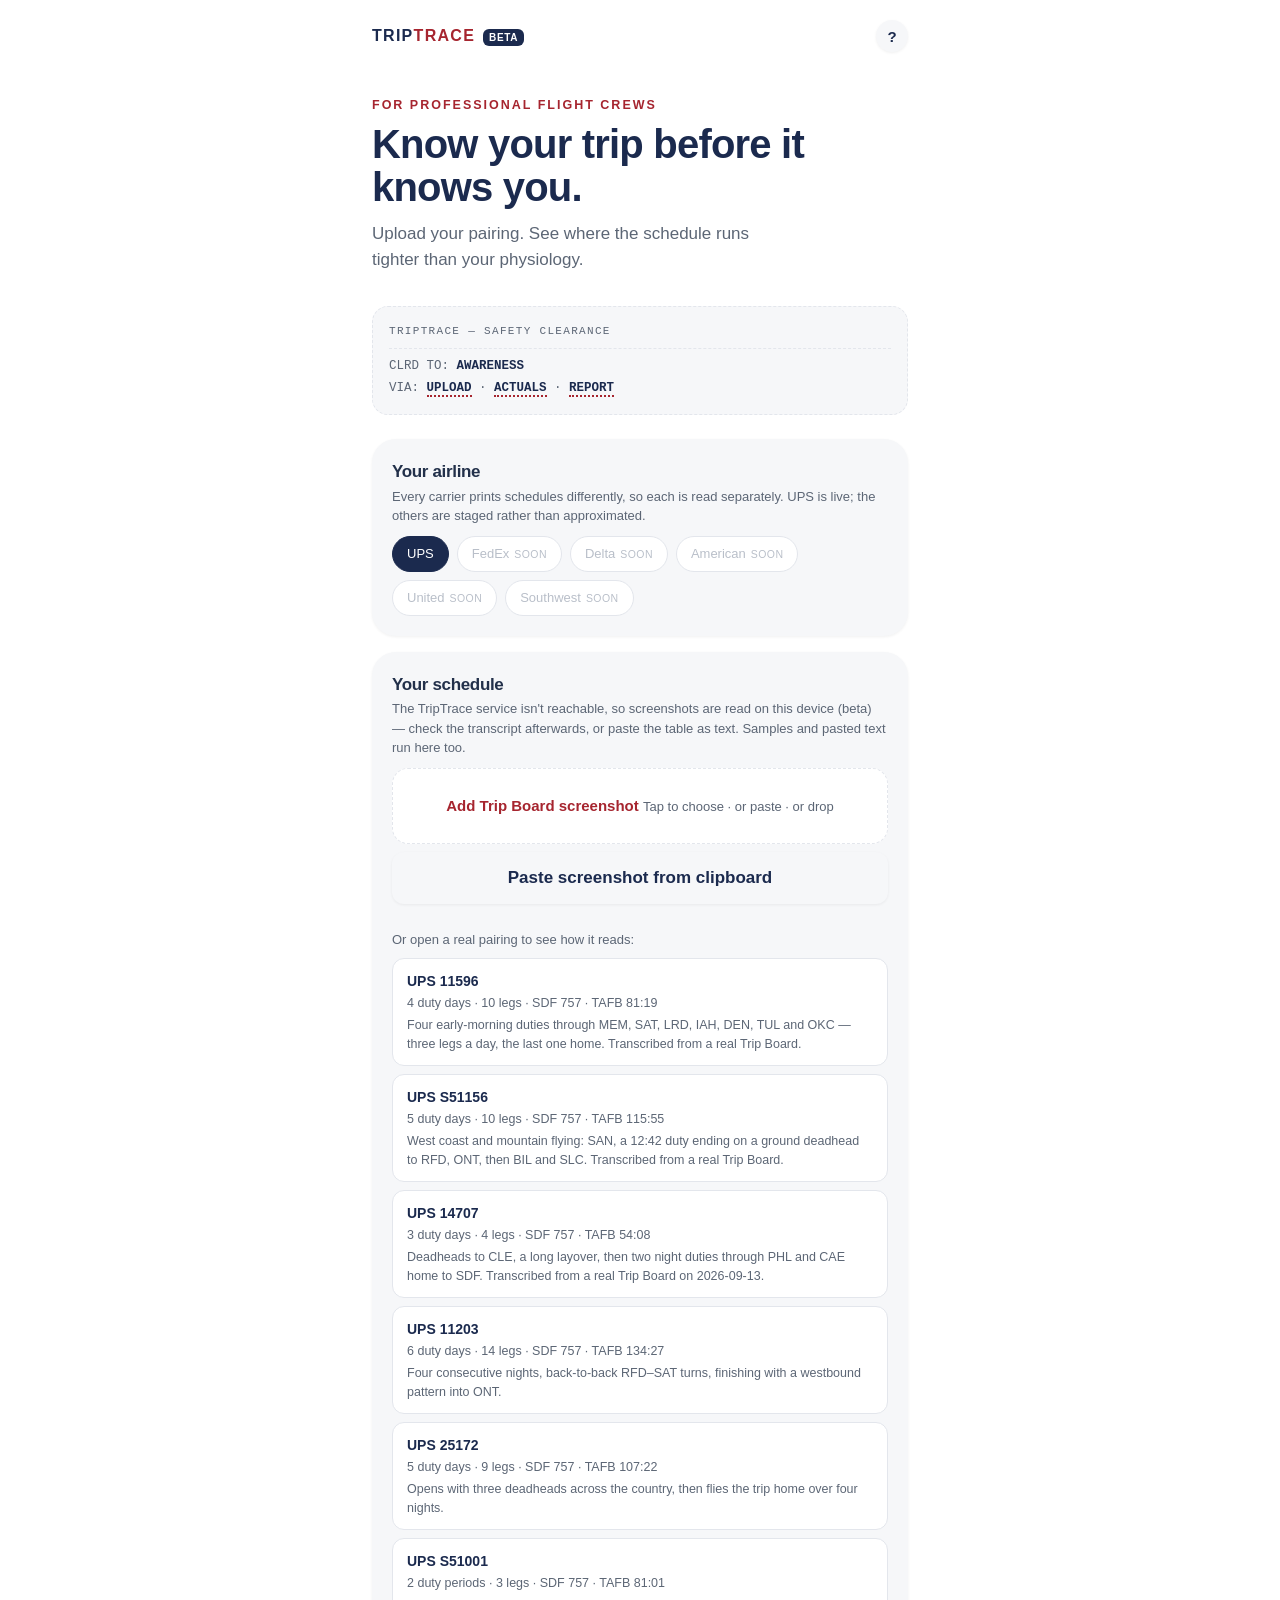
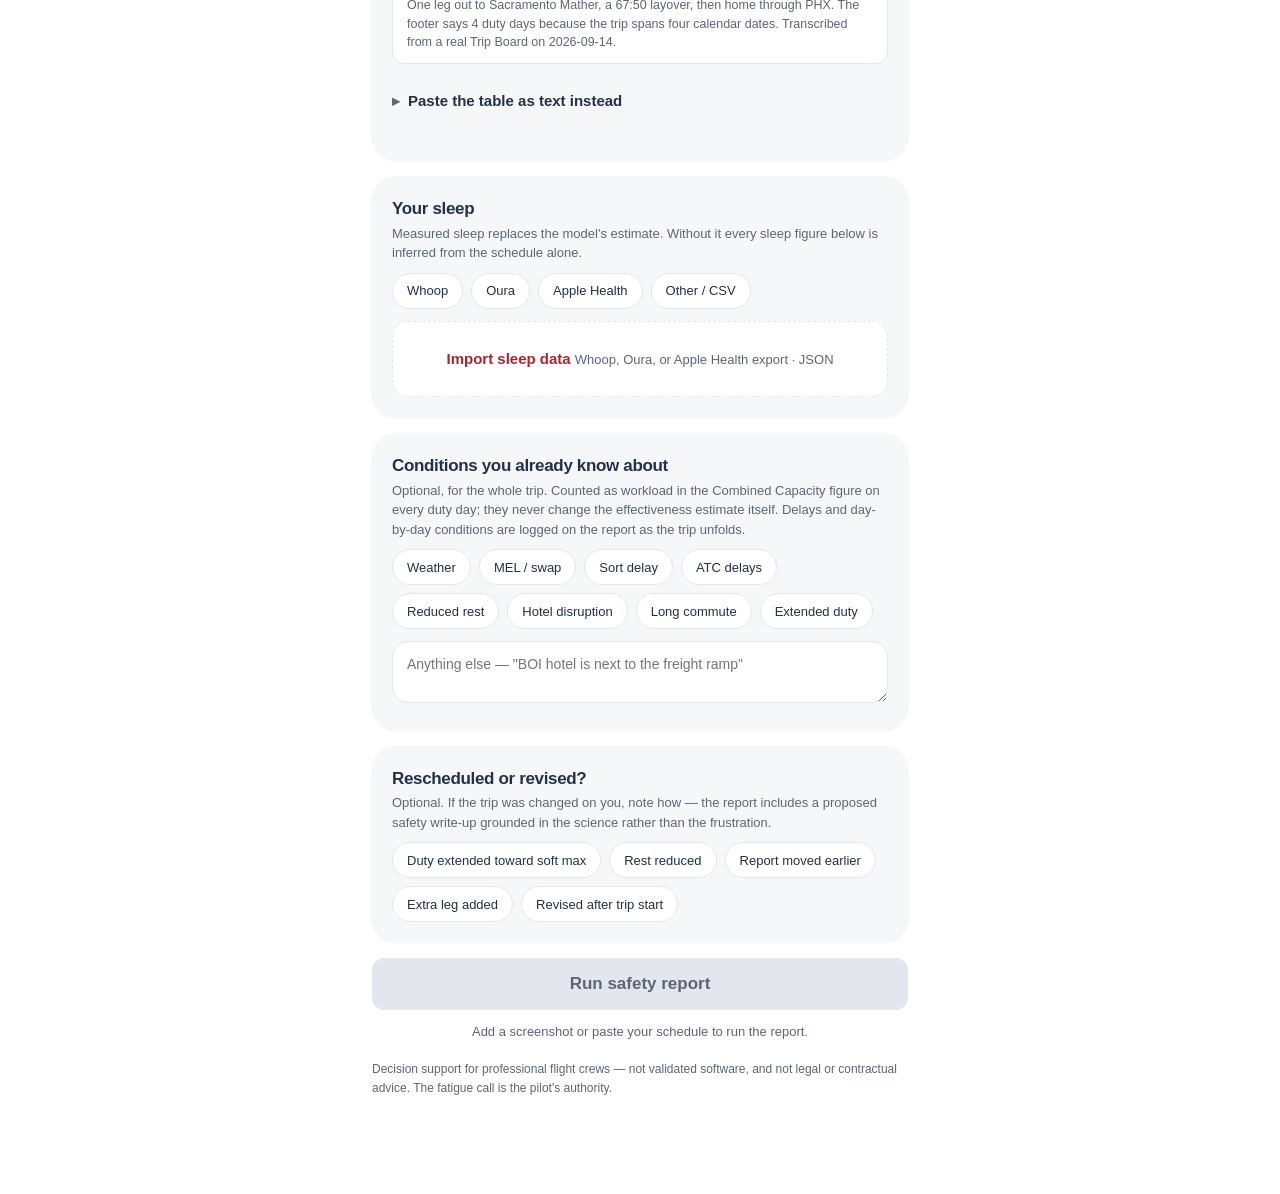
==== classic.html @ c850e771 "Publish TripTrace web app v23 (28 files)" ====
<!doctype html>
<html lang="en">
<head>
<meta charset="utf-8">
<meta name="viewport" content="width=device-width, initial-scale=1, viewport-fit=cover">
<meta name="theme-color" content="#FFFFFF">
<meta name="color-scheme" content="light">
<title>TripTrace</title>
<meta name="description" content="Know your trip before it knows you. Safety analysis for professional flight crews.">
<link rel="manifest" href="manifest.webmanifest">
<link rel="apple-touch-icon" href="apple-touch-icon.png">
<meta name="apple-mobile-web-app-capable" content="yes">
<meta name="apple-mobile-web-app-status-bar-style" content="default">
<meta name="apple-mobile-web-app-title" content="TripTrace">
<link rel="stylesheet" href="styles.css?v=23">
</head>
<body>

<div class="wrap">

  <nav class="nav">
    <div class="mark">
      <div class="wordmark"><span class="a">TRIP</span><span class="b">TRACE</span></div>
      <span class="badge" id="build">BETA</span>
    </div>
    <button class="icon-btn" id="help-open" aria-label="About TripTrace">?</button>
  </nav>

  <!-- ══ INPUT ═══════════════════════════════════════════════════════════ -->
  <section id="view-input">

    <header class="hero">
      <div class="eyebrow">For professional flight crews</div>
      <h1>Know your trip before it knows you.</h1>
      <p>Upload your pairing. See where the schedule runs tighter than your physiology.</p>
    </header>

    <div class="install" id="install" hidden>
      <div class="install-text">
        <b>Install TripTrace on this phone</b>
        <span id="install-how">It opens full-screen from your home screen and works without a signal.</span>
      </div>
      <button class="chip" id="install-go" type="button">Install</button>
      <button class="icon-btn" id="install-dismiss" aria-label="Not now">✕</button>
    </div>

    <div class="clearance">
      <div class="cl-head">TRIPTRACE — SAFETY CLEARANCE</div>
      <hr>
      <div class="cl-row">CLRD TO: <b>AWARENESS</b></div>
      <div class="cl-row" style="margin-top:4px">VIA:
        <b class="via">UPLOAD</b> · <b class="via">ACTUALS</b> · <b class="via">REPORT</b>
      </div>
    </div>

    <section class="card">
      <h2>Your airline</h2>
      <p class="sub small">Every carrier prints schedules differently, so each is read separately.
        UPS is live; the others are staged rather than approximated.</p>
      <div class="chips" id="carriers"></div>
    </section>

    <section class="card">
      <h2>Your schedule</h2>
      <p class="sub small" id="schedule-hint">Screenshot your Trip Board and add it here.</p>
      <button class="drop" id="drop" type="button">
        <span class="lead" id="drop-lead">Add Trip Board screenshot</span>
        <span class="note" id="drop-note">Tap to choose · or drop</span>
      </button>
      <!-- iOS Safari never fires a paste event outside an editable field, so "or paste" in the
           hint above was a promise the phone could not keep. This button reads the clipboard
           through the async Clipboard API instead, which iOS does support behind a tap. app.js
           reveals it only where that API exists and appends "or paste" to the hint there. -->
      <button class="btn btn-quiet" id="paste-shot" type="button" hidden
        style="margin-top:8px;width:100%">Paste screenshot from clipboard</button>
      <input id="file" type="file" accept="image/png,image/jpeg,image/gif,image/webp" hidden>
      <label class="toggle" id="ocr-toggle" hidden>
        <input type="checkbox" id="read-on-device">
        <span>Read the screenshot on this device instead of the service <span class="sub">· beta,
          no account or key needed · check the transcript afterwards</span></span>
      </label>
      <div id="samples-block" hidden style="margin-top:14px">
        <div class="sub small" style="margin-bottom:8px">Or open a real pairing to see how it reads:</div>
        <div id="samples"></div>
      </div>
      <details class="panel" id="text-panel" style="margin-top:14px;box-shadow:none;background:transparent">
        <summary style="padding:12px 0">Paste the table as text instead</summary>
        <textarea id="text" rows="7" class="mono" spellcheck="false" autocapitalize="off"
          autocorrect="off" style="margin:0"
          placeholder="Trip Details - 1120 - SDF 757&#10;     8/9/26  11203  CML  CPT  SDF  (SU11)15:17  ATL  (12)16:45  0:00"></textarea>
      </details>
    </section>

    <section class="card">
      <h2>Your sleep</h2>
      <p class="sub small">Measured sleep replaces the model's estimate. Without it every sleep
        figure below is inferred from the schedule alone.</p>
      <div class="chips" id="vendors" style="margin-bottom:12px"></div>
      <button class="drop" id="sleep-drop" type="button">
        <span class="lead" id="sleep-lead">Import sleep data</span>
        <span class="note" id="sleep-note">Whoop, Oura, or Apple Health export · JSON</span>
      </button>
      <input id="sleep-file" type="file" accept=".json,application/json" hidden>
      <div id="sleep-summary" hidden style="margin-top:12px"></div>
    </section>

    <section class="card">
      <h2>Conditions you already know about</h2>
      <p class="sub small">Optional, for the whole trip. Counted as workload in the Combined
        Capacity figure on every duty day; they never change the effectiveness estimate itself.
        Delays and day-by-day conditions are logged on the report as the trip unfolds.</p>
      <div class="chips" id="factors" style="margin-bottom:12px"></div>
      <textarea id="notes" rows="2"
        placeholder='Anything else — "BOI hotel is next to the freight ramp"'></textarea>
    </section>

    <section class="card">
      <h2>Rescheduled or revised?</h2>
      <p class="sub small">Optional. If the trip was changed on you, note how — the report includes
        a proposed safety write-up grounded in the science rather than the frustration.</p>
      <div class="chips" id="resched"></div>
    </section>

    <button class="btn btn-red" id="run" disabled>Run safety report</button>
    <p class="sub small" id="run-hint" style="text-align:center">Add a screenshot or paste your
      schedule to run the report.</p>
  </section>

  <!-- ══ WORKING ═════════════════════════════════════════════════════════ -->
  <section id="view-working" hidden>
    <div class="working">
      <div class="spinner" aria-hidden="true"></div>
      <p class="dots" id="progress">Reading schedule…</p>
    </div>
  </section>

  <!-- ══ ERROR ═══════════════════════════════════════════════════════════ -->
  <section id="view-error" hidden>
    <div class="card" style="border:1px solid var(--red)">
      <h2>That didn't work</h2>
      <p class="sub small" id="error-text" style="margin-bottom:0"></p>
    </div>
    <button class="btn btn-navy" id="error-back">Back</button>
  </section>

  <!-- ══ REPORT ══════════════════════════════════════════════════════════ -->
  <section id="view-report" hidden>
    <div class="report-eyebrow" id="report-eyebrow"></div>

    <div class="ring" id="ring"></div>

    <div class="ring-caption">
      <div class="where" id="min-where"></div>
      <div class="bac" id="min-bac"></div>
      <div class="callout" id="bac-callout" hidden></div>
    </div>

    <section class="card">
      <h2 style="margin-bottom:8px">How this trip is built</h2>
      <p id="narrative" style="font-size:15px;line-height:1.6;margin:0"></p>
    </section>

    <section class="card">
      <h2 style="margin-bottom:4px">By duty period</h2>
      <p class="sub small">As the trip unfolds, open a day and log what happened. A delay moves
        that day's timeline and shortens the layover after it; conditions count as workload. The
        report updates on the spot.</p>
      <div id="duties"></div>
    </section>

    <section class="card">
      <h2 style="margin-bottom:12px">What helps</h2>
      <ul class="bullets" id="recs"></ul>
    </section>

    <section class="card" id="watch-card">
      <h2 style="margin-bottom:8px">Worth knowing</h2>
      <ul class="plain" id="watch"></ul>
    </section>

    <section class="card" id="gaps-card">
      <h2 style="margin-bottom:4px">What the model can't see</h2>
      <p class="sub small">Every item here would change the result. It is part of the output, not a
        footnote to it.</p>
      <div id="gaps"></div>
      <p class="sub tiny gaps-note" id="disclaimer"></p>
    </section>

    <button class="btn btn-navy" id="summary-open">Create safety summary</button>
    <button class="btn btn-quiet" id="safety-open">View proposed safety report</button>
    <button class="btn btn-quiet" id="restart">Start another trip</button>

    <details class="panel" id="transcript-panel">
      <summary>Transcript <span class="sub small" id="transcript-hint">— fix a misread digit and re-run</span></summary>
      <textarea id="transcript" rows="12" class="mono" spellcheck="false"
                autocapitalize="off" autocorrect="off"></textarea>
      <button class="btn btn-quiet" id="reparse" style="margin:0">Re-run from edited transcript</button>
    </details>

    <details class="panel">
      <summary>TripTrace JSON <span class="sub small">— the full record <span id="engine-note"></span></span></summary>
      <button class="btn btn-quiet" id="copy-json" style="margin-bottom:10px">Copy to clipboard</button>
      <pre class="json" id="json"></pre>
    </details>
  </section>

  <footer>
    <p class="sub tiny" style="margin:0">Decision support for professional flight crews — not
      validated software, and not legal or contractual advice. The fatigue call is the pilot's
      authority.</p>
  </footer>
</div>

<!-- ══ SHEETS ════════════════════════════════════════════════════════════ -->
<div class="sheet-bg" id="help-sheet" hidden>
  <div class="sheet" role="dialog" aria-modal="true" aria-label="About TripTrace">
    <div class="sheet-head">
      <h2>About TripTrace</h2>
      <button class="icon-btn" data-close="help-sheet" aria-label="Close">✕</button>
    </div>
    <div class="sheet-body">
      <p class="sub" style="font-size:14px;line-height:1.55">
        TripTrace reads your Trip Board, rebuilds the trip on three clocks — Zulu, station local,
        and your body clock — then models the sleep the schedule actually allows and estimates
        where your effectiveness bottoms out.
      </p>
      <div class="step">
        <h3>1 · Pick your airline</h3>
        <p>Each carrier's format is parsed separately. UPS is live. The others are listed so you
          know they're coming, not because they half-work.</p>
      </div>
      <div class="step">
        <h3>2 · Add your schedule</h3>
        <p>Screenshot the Trip Board. Times are read as Zulu, cross-checked against the local-hour
          parenthetical, and anything ambiguous is flagged rather than guessed.</p>
      </div>
      <div class="step">
        <h3>3 · Add your sleep</h3>
        <p>Import from Whoop, Oura, or an Apple Health export. Sessions are matched to layovers by
          overlap in UTC, so it works across time zones without you telling it anything. Measured
          sleep always overrides the model.</p>
      </div>
      <div class="step">
        <h3>4 · Read your report</h3>
        <p>The ring is the trip's lowest estimated effectiveness. Each duty period gets its own
          trace from report to release.</p>
      </div>
      <div class="step">
        <h3>5 · Proposed safety report</h3>
        <p>A formal write-up — schedule facts, physiology with citations, and a fitness-for-duty
          statement. Objective by design, so it reads as documentation rather than complaint.</p>
      </div>
      <h3 style="margin:24px 0 10px">What the colors mean</h3>
      <div id="legend"></div>
      <p class="sub small" style="margin-top:10px">
        0.04 BAC is the FAR 91.17 limit for flying with alcohol on board. When a fatigue estimate
        reaches the same impairment level, it deserves the same respect.
      </p>
      <div class="card" style="margin-top:20px;box-shadow:none">
        <h3 style="font-size:14px;margin-bottom:4px">Good to know</h3>
        <p class="sub small" style="margin:0">Estimates, not validated software. Sleep is modeled
          unless you import measured data. Contractual minimum rest is a
          scheduling floor, not a fitness guarantee — and a fatigue call is a normal professional
          tool. Your own symptoms always outrank any number on this screen.</p>
      </div>
    </div>
  </div>
</div>

<div class="sheet-bg" id="summary-sheet" hidden>
  <div class="sheet sheet-wide" role="dialog" aria-modal="true" aria-label="Safety summary">
    <div class="sheet-head no-print">
      <div>
        <h2>Safety summary</h2>
        <div class="sub">One document, every number traceable to the analysis</div>
      </div>
      <button class="icon-btn" data-close="summary-sheet" aria-label="Close">✕</button>
    </div>
    <div class="sheet-body">
      <div class="summary-actions no-print">
        <button class="btn btn-navy" id="summary-share">Share PDF</button>
        <button class="btn btn-quiet" id="summary-print">Print or save as PDF</button>
        <button class="btn btn-quiet" id="summary-copy">Copy as text</button>
        <p class="sub small" id="summary-status" style="text-align:center"></p>
      </div>
      <article class="summary" id="summary-doc"></article>
    </div>
  </div>
</div>

<div class="sheet-bg" id="safety-sheet" hidden>
  <div class="sheet" role="dialog" aria-modal="true" aria-label="Proposed safety report">
    <div class="sheet-head">
      <div>
        <h2>Proposed safety report</h2>
        <div class="sub">Draft for your review — objective and science-based</div>
      </div>
      <button class="icon-btn" data-close="safety-sheet" aria-label="Close">✕</button>
    </div>
    <div class="sheet-body">
      <pre id="safety-text"></pre>
      <button class="btn btn-navy" id="copy-safety" style="margin-top:20px">Copy report</button>
      <p class="sub small" id="copy-status" style="text-align:center"></p>
      <p class="sub tiny">This draft states facts, physiology, and a professional fitness-for-duty
        conclusion — nothing emotional, nothing accusatory. Review and edit before using it; it is
        decision support, not legal or contractual advice.</p>
    </div>
  </div>
</div>

<script src="app.js?v=23"></script>
</body>
</html>
---- styles.css ----
/*
 * TripTrace — Cleared Direct brand family.
 *
 * Light, white, navy and red. The palette and type scale come from the design concept; what is
 * added here is the responsive and accessibility work a real app needs: 44px touch targets, safe
 * areas for the notch, reduced-motion handling, and focus rings that survive on white.
 */

:root {
  color-scheme: light;

  --ink:    #22304A;
  --sub:    #5C6675;
  --card:   #F6F7F9;
  --hair:   #E3E6EC;
  --navy:   #1B2A4E;
  --red:    #A6252F;
  --white:  #FFFFFF;

  /* Bands map 1:1 onto trip_trace.EFFECTIVENESS_BANDS thresholds (90/85/80/75). */
  --band-green:  #34C759;
  --band-yellow: #FFCC00;
  --band-orange: #FF9500;
  --band-red:    #FF3B30;
  --band-purple: #AF52DE;

  --shadow: 0 1px 3px rgba(0, 0, 0, 0.06);
  --shadow-lift: 0 4px 14px rgba(27, 42, 78, 0.28);
  --shadow-red: 0 4px 14px rgba(166, 37, 47, 0.28);
  --sheet-shadow: 0 24px 60px rgba(0, 0, 0, 0.25);

  --mono: ui-monospace, SFMono-Regular, Menlo, monospace;
}

* { box-sizing: border-box; }

html { -webkit-text-size-adjust: 100%; }

body {
  margin: 0;
  background: var(--white);
  color: var(--ink);
  font-family: -apple-system, BlinkMacSystemFont, "SF Pro Display", "SF Pro Text",
               "Helvetica Neue", Inter, sans-serif;
  font-size: 15px;
  line-height: 1.5;
}

.wrap { max-width: 576px; margin: 0 auto; padding: 0 20px 64px; }

h1, h2, h3 { margin: 0; font-weight: 600; letter-spacing: -0.02em; }
p { margin: 0 0 10px; }
.sub { color: var(--sub); }
.small { font-size: 13px; }
.tiny { font-size: 12px; line-height: 1.6; }
[hidden] { display: none !important; }

button { transition: transform .15s ease, opacity .15s ease, background .15s ease; }
button:active { transform: scale(0.97); }
button:focus-visible, textarea:focus-visible, summary:focus-visible, a:focus-visible {
  outline: 2px solid var(--navy); outline-offset: 2px;
}
@media (prefers-reduced-motion: reduce) {
  *, *::before, *::after { transition: none !important; animation: none !important; }
}

/* ── Nav ─────────────────────────────────────────────────────────────────── */

.nav {
  display: flex; justify-content: space-between; align-items: center;
  padding: calc(20px + env(safe-area-inset-top)) 0 20px;
}
.mark { display: flex; align-items: baseline; gap: 8px; }
.wordmark { font-size: 16px; font-weight: 700; letter-spacing: 0.08em; }
.wordmark .a { color: var(--navy); }
.wordmark .b { color: var(--red); }
.badge {
  font-size: 10px; font-weight: 600; color: var(--white); background: var(--navy);
  padding: 1px 6px; border-radius: 6px; letter-spacing: 0.06em;
}
.icon-btn {
  width: 32px; height: 32px; border-radius: 999px; border: 0;
  background: var(--card); color: var(--navy); font-size: 15px; font-weight: 600;
  box-shadow: var(--shadow); cursor: pointer;
}

/* ── Hero ────────────────────────────────────────────────────────────────── */

.eyebrow {
  font-size: 12.5px; font-weight: 700; letter-spacing: 0.16em; color: var(--red);
  text-transform: uppercase;
}
.hero { padding: 24px 0; }
.hero h1 { font-size: 40px; font-weight: 700; line-height: 1.08; color: var(--navy); margin-top: 8px; }
.hero p { font-size: 17px; color: var(--sub); max-width: 420px; margin-top: 12px; }
@media (max-width: 380px) { .hero h1 { font-size: 34px; } }

/* ── Clearance strip ─────────────────────────────────────────────────────── */

.clearance {
  border-radius: 16px; padding: 16px; margin-bottom: 24px;
  background: var(--card); border: 1.5px dashed var(--hair); font-family: var(--mono);
}
.clearance .cl-head { font-size: 11px; letter-spacing: 0.12em; color: var(--sub); }
.clearance hr { border: 0; border-top: 1px dashed var(--hair); margin: 8px 0; }
.clearance .cl-row { font-size: 12.5px; color: var(--sub); }
.clearance b { color: var(--navy); font-weight: 700; }
.clearance .via { border-bottom: 2px dotted var(--red); }

/* ── Cards ───────────────────────────────────────────────────────────────── */

.card {
  background: var(--card); border-radius: 24px; padding: 20px;
  margin-bottom: 16px; box-shadow: var(--shadow);
}
.card h2 { font-size: 17px; }
.card > p:first-of-type { margin-top: 2px; }

/* ── Chips ───────────────────────────────────────────────────────────────── */

.chips { display: flex; flex-wrap: wrap; gap: 8px; }
.chip {
  font-size: 13px; font-weight: 500; padding: 8px 14px; min-height: 36px;
  border-radius: 999px; background: var(--white); color: var(--ink);
  border: 1px solid var(--hair); cursor: pointer;
}
.chip[aria-pressed="true"] { background: var(--navy); color: var(--white); border-color: var(--navy); }
.chip:disabled { color: #B9BFC9; cursor: default; }
.chip .soon { font-size: 10.5px; margin-left: 5px; letter-spacing: 0.04em; }

/* ── Drop target ─────────────────────────────────────────────────────────── */

.drop {
  width: 100%; border-radius: 16px; padding: 26px 20px; text-align: center;
  background: var(--white); border: 1.5px dashed var(--hair); cursor: pointer;
  color: var(--ink); font: inherit;
}
.drop.hot, .drop.loaded { border-color: var(--navy); }
.drop .lead { font-size: 15px; font-weight: 600; color: var(--red); }
.drop.loaded .lead { color: var(--navy); }
.drop .note { font-size: 13px; color: var(--sub); margin-top: 4px; }

textarea {
  width: 100%; border-radius: 16px; padding: 14px; background: var(--white);
  border: 1px solid var(--hair); font-size: 14px; color: var(--ink); resize: vertical;
  font-family: inherit;
}
textarea.mono { font-family: var(--mono); font-size: 12px; line-height: 1.55; }

/* ── Buttons ─────────────────────────────────────────────────────────────── */

.btn {
  width: 100%; padding: 16px; border-radius: 12px; border: 0;
  font-size: 17px; font-weight: 600; cursor: pointer; margin-bottom: 12px;
}
.btn-red { background: var(--red); color: var(--white); box-shadow: var(--shadow-red); }
.btn-navy { background: var(--navy); color: var(--white); box-shadow: var(--shadow-lift); }
.btn-quiet { background: var(--card); color: var(--navy); box-shadow: var(--shadow); }
.btn:disabled { background: var(--hair); color: var(--sub); box-shadow: none; cursor: default; }

/* ── Working ─────────────────────────────────────────────────────────────── */

.working { text-align: center; padding: 64px 0; }
.working .dots { font-size: 13px; color: var(--sub); animation: pulse 1.6s ease-in-out infinite; }
@keyframes pulse { 0%, 100% { opacity: .35 } 50% { opacity: 1 } }
.spinner {
  width: 28px; height: 28px; margin: 0 auto 18px; border-radius: 50%;
  border: 3px solid var(--hair); border-top-color: var(--navy);
  animation: spin 850ms linear infinite;
}
@keyframes spin { to { transform: rotate(360deg); } }

/* ── Report ──────────────────────────────────────────────────────────────── */

.report-eyebrow {
  text-align: center; font-size: 12.5px; font-weight: 700; color: var(--red);
  letter-spacing: 0.14em; text-transform: uppercase; margin-bottom: 8px;
}
.ring { position: relative; width: 208px; height: 208px; margin: 0 auto; }
.ring svg { transform: rotate(-90deg); }
.ring .center {
  position: absolute; inset: 0; display: flex; flex-direction: column;
  align-items: center; justify-content: center;
}
.ring .pct { font-size: 56px; font-weight: 600; letter-spacing: -0.03em; line-height: 1; }
.ring .pct span { font-size: 28px; font-weight: 500; color: var(--sub); }
.ring .label { font-size: 15px; font-weight: 600; margin-top: 4px; }

.ring-caption { text-align: center; margin: 12px 0 32px; }
.ring-caption .where { font-size: 15px; font-weight: 500; }
.ring-caption .bac { font-size: 13px; color: var(--sub); margin-top: 4px; }
.callout {
  display: inline-block; margin-top: 12px; padding: 12px 16px; border-radius: 16px;
  background: var(--card); font-size: 13px; color: var(--sub); max-width: 380px;
}

.duty + .duty { margin-top: 20px; padding-top: 20px; border-top: 1px solid var(--hair); }
.duty-head { display: flex; justify-content: space-between; align-items: baseline; gap: 10px; }
.duty-head .name { font-size: 14px; font-weight: 600; }
.duty-pill { font-size: 12px; font-weight: 600; padding: 2px 10px; border-radius: 999px; }
.duty .when { font-size: 12.5px; color: var(--sub); }
.trace { width: 100%; max-width: 320px; display: block; }

.bullets { list-style: none; margin: 0; padding: 0; }
.bullets li { display: flex; gap: 12px; align-items: flex-start; margin-bottom: 10px; }
.bullets .dot {
  margin-top: 7px; width: 6px; height: 6px; border-radius: 999px;
  background: var(--red); flex-shrink: 0;
}
.bullets span { font-size: 15px; line-height: 1.5; }
.plain { list-style: none; margin: 0; padding: 0; }
.plain li { font-size: 13.5px; color: var(--sub); line-height: 1.5; margin-bottom: 6px; }

.gap-item { padding: 10px 0; border-top: 1px solid var(--hair); font-size: 13px; }
.gap-item:first-child { border-top: 0; }
/* The run's own transparency reminder closes the card it belongs to, instead of floating between
   the card and the buttons a screen away from the footer that says the same thing. */
.gaps-note { margin: 12px 0 0; padding-top: 12px; border-top: 1px solid var(--hair); }
.tag {
  display: inline-block; font-size: 11px; font-weight: 600; letter-spacing: 0.03em;
  padding: 2px 8px; border-radius: 999px; border: 1px solid var(--hair);
  color: var(--sub); background: var(--white); margin-right: 8px; white-space: nowrap;
}
.tag.alert { color: var(--red); border-color: rgba(166, 37, 47, .45); }
.would { display: block; color: var(--sub); margin-top: 3px; }

/* ── Disclosure panels ───────────────────────────────────────────────────── */

details.panel {
  background: var(--card); border-radius: 24px; margin-bottom: 16px; box-shadow: var(--shadow);
}
details.panel > summary {
  padding: 18px 20px; font-size: 15px; font-weight: 600; cursor: pointer;
  list-style: none; display: flex; align-items: center; gap: 8px; flex-wrap: wrap;
}
details.panel > summary::-webkit-details-marker { display: none; }
details.panel > summary::before { content: "▸"; color: var(--sub); }
details.panel[open] > summary::before { content: "▾"; }
details.panel > *:not(summary) { margin: 0 20px 20px; }

pre.json {
  background: var(--white); border: 1px solid var(--hair); border-radius: 12px; padding: 12px;
  overflow-x: auto; font-family: var(--mono); font-size: 11px; line-height: 1.5; max-height: 60vh;
}

/* ── Sheets ──────────────────────────────────────────────────────────────── */

.sheet-bg {
  position: fixed; inset: 0; z-index: 50; display: flex; justify-content: center;
  align-items: flex-end; background: rgba(0, 0, 0, 0.35); backdrop-filter: blur(6px);
}
@media (min-width: 640px) { .sheet-bg { align-items: center; } }
.sheet {
  width: 100%; max-width: 512px; background: var(--white); overflow-y: auto;
  max-height: 88vh; border-radius: 24px 24px 0 0; box-shadow: var(--sheet-shadow);
  padding-bottom: env(safe-area-inset-bottom);
}
@media (min-width: 640px) { .sheet { border-radius: 24px; } }
.sheet-head {
  position: sticky; top: 0; background: var(--white); z-index: 1;
  display: flex; justify-content: space-between; align-items: center; gap: 12px;
  padding: 20px 24px 12px; border-bottom: 1px solid var(--hair);
}
.sheet-head h2 { font-size: 19px; }
.sheet-head .sub { font-size: 12px; }
.sheet-body { padding: 20px 24px 28px; }
.sheet-body pre {
  white-space: pre-wrap; font-family: var(--mono); font-size: 12.5px; line-height: 1.65;
  color: var(--ink); margin: 0;
}
.step { margin-bottom: 20px; }
.step h3 { font-size: 15px; margin-bottom: 4px; }
.step p { font-size: 14px; line-height: 1.55; color: var(--sub); margin: 0; }
.legend { display: flex; align-items: center; gap: 12px; margin-bottom: 8px; }
.legend .swatch { width: 12px; height: 12px; border-radius: 999px; flex-shrink: 0; }
.legend .nm { font-size: 14px; font-weight: 600; width: 72px; }
.legend .ds { font-size: 13px; color: var(--sub); }

/* ── Sleep sessions ──────────────────────────────────────────────────────── */

.session {
  display: flex; justify-content: space-between; gap: 12px; align-items: baseline;
  padding: 10px 0; border-top: 1px solid var(--hair); font-size: 13px;
}
.session:first-child { border-top: 0; }
.session .len { font-variant-numeric: tabular-nums; font-weight: 600; }

/* ── Sample pairings ─────────────────────────────────────────────────────── */

.sample {
  display: block; width: 100%; text-align: left; font: inherit; cursor: pointer;
  background: var(--white); border: 1px solid var(--hair); border-radius: 12px;
  padding: 12px 14px; margin-bottom: 8px;
}
.sample:last-child { margin-bottom: 0; }
.sample .nm { font-size: 14px; font-weight: 600; color: var(--navy); }
.sample .sm { font-size: 12.5px; color: var(--sub); margin-top: 2px; font-variant-numeric: tabular-nums; }
.sample .nt { font-size: 12.5px; color: var(--sub); margin-top: 4px; line-height: 1.45; }

footer { padding: 8px 0 32px; }

/* ── Real-time log on each duty period ───────────────────────────────────── */

details.log { margin-top: 10px; }
details.log > summary {
  list-style: none; cursor: pointer; font-size: 13px; font-weight: 600; color: var(--navy);
  display: flex; align-items: center; gap: 8px; flex-wrap: wrap; min-height: 32px;
}
details.log > summary::-webkit-details-marker { display: none; }
details.log > summary::before { content: "＋"; font-weight: 400; color: var(--sub); }
details.log[open] > summary::before { content: "－"; }
details.log .log-state { font-weight: 500; color: var(--red); font-size: 12.5px; }
.log-body { padding: 10px 0 4px; }
.log-body .lbl { font-size: 11.5px; letter-spacing: 0.08em; text-transform: uppercase;
  color: var(--sub); margin: 8px 0 6px; }
.log-body .chip { min-height: 32px; padding: 6px 12px; font-size: 12.5px; }
.log-row { display: flex; align-items: center; gap: 10px; flex-wrap: wrap; }
.log-row select, .log-row input[type="number"] {
  font: inherit; font-size: 13px; padding: 7px 10px; border-radius: 10px;
  border: 1px solid var(--hair); background: var(--white); color: var(--ink);
}
.log-row input[type="number"] { width: 84px; }
.log-body input.log-note {
  width: 100%; margin-top: 8px; font: inherit; font-size: 13px; padding: 8px 10px;
  border-radius: 10px; border: 1px solid var(--hair); background: var(--white); color: var(--ink);
}
.duty-pills { display: flex; gap: 6px; align-items: center; }
.duty-pill.cc { background: var(--white); border: 1px solid var(--hair); color: var(--ink); }
.duty .logged { font-size: 12.5px; color: var(--red); margin-top: 2px; }

/* ── Install banner ──────────────────────────────────────────────────────── */

.install {
  display: flex; align-items: center; gap: 12px; margin-bottom: 20px;
  padding: 14px 16px; border-radius: 16px; background: var(--card); box-shadow: var(--shadow);
}
.install-text { flex: 1; font-size: 13px; line-height: 1.45; color: var(--sub); }
.install-text b { display: block; color: var(--navy); font-size: 14px; }
.install .chip { background: var(--navy); color: var(--white); border-color: var(--navy); }

/* ── On-device reader toggle ─────────────────────────────────────────────── */

.toggle {
  display: flex; align-items: flex-start; gap: 10px; margin-top: 12px;
  font-size: 13px; line-height: 1.45; color: var(--ink); cursor: pointer;
}
.toggle input { margin-top: 3px; width: 18px; height: 18px; accent-color: var(--navy); flex-shrink: 0; }

/* ── Fatigue summary ─────────────────────────────────────────────────────── */

.sheet-wide { max-width: 720px; }
.summary-actions .btn { margin-bottom: 8px; }
.summary { color: var(--ink); font-size: 13.5px; line-height: 1.5; }
.summary .masthead {
  display: flex; justify-content: space-between; align-items: baseline; gap: 12px; flex-wrap: wrap;
  border-top: 5px solid var(--navy); padding-top: 12px; margin-bottom: 14px;
}
.summary .masthead .eyebrow { text-align: right; }
.summary .masthead .eyebrow { color: var(--sub); }
.summary h1 { font-size: 24px; color: var(--navy); margin-bottom: 4px; }
.summary .meta { font-size: 13px; color: var(--sub); }
.summary .headline {
  display: flex; gap: 16px; align-items: center; margin: 16px 0;
  padding: 16px; border-radius: 16px; background: var(--card); border-left: 6px solid var(--hair);
}
.summary .headline .pct { font-size: 40px; font-weight: 700; letter-spacing: -0.03em; line-height: 1; }
.summary .headline .band { font-weight: 700; font-size: 14px; }
.summary .headline p { margin: 2px 0 0; font-size: 13px; }
.summary h2 {
  font-size: 13px; text-transform: uppercase; letter-spacing: 0.1em; color: var(--navy);
  margin: 22px 0 8px; padding-bottom: 6px; border-bottom: 1px solid var(--hair);
}
.summary .facts { display: grid; grid-template-columns: 1fr 1fr; gap: 6px 20px; }
.summary .facts div { display: flex; justify-content: space-between; gap: 8px; font-size: 13px; }
.summary .facts span:first-child { color: var(--sub); }
.summary .facts span:last-child { font-weight: 600; text-align: right; }
@media (max-width: 480px) { .summary .facts { grid-template-columns: 1fr; } }
.summary table { width: 100%; border-collapse: collapse; font-size: 12.5px; }
.summary th {
  text-align: left; font-size: 11px; letter-spacing: 0.06em; text-transform: uppercase;
  color: var(--sub); padding: 6px 6px 6px 0; border-bottom: 1px solid #C9CED8;
}
.summary td { padding: 7px 6px 7px 0; border-bottom: 1px solid var(--hair); vertical-align: top; }
.summary td.num { font-variant-numeric: tabular-nums; white-space: nowrap; }
.summary .sw { display: inline-block; width: 9px; height: 9px; border-radius: 2px; margin-right: 5px; vertical-align: baseline; }
.summary .short { color: var(--red); font-weight: 600; }
.summary ul { margin: 0; padding-left: 18px; }
.summary li { margin-bottom: 6px; }
.summary .gap { padding: 6px 0; border-bottom: 1px solid var(--hair); font-size: 12.5px; }
.summary .gap.severe { color: var(--red); }
.summary .notes { font-size: 11.5px; color: var(--sub); line-height: 1.55; }
.summary .revised { color: var(--red); font-weight: 600; margin-top: 8px; }
.summary .table-scroll { overflow-x: auto; }

/* On a phone the summary tables stack: each row becomes a card whose cells carry their column
 * name from data-l. Horizontal scrolling was hiding the Start/Low/End numbers off the right edge
 * and squeezing the last column until rows stood 180px tall — the one view a pilot reads at the
 * gate was the one that did not fit the screen. The print block below restores the real table. */
@media (max-width: 560px) {
  .summary .table-scroll { overflow-x: visible; }
  .summary .table-scroll table,
  .summary .table-scroll tbody,
  .summary .table-scroll tr,
  .summary .table-scroll td { display: block; }
  .summary .table-scroll thead { display: none; }
  .summary .table-scroll tr {
    background: var(--card); border-radius: 12px; padding: 10px 12px; margin-bottom: 8px;
  }
  .summary .table-scroll td {
    display: flex; gap: 12px; justify-content: space-between; align-items: baseline;
    padding: 3px 0; border-bottom: 0; white-space: normal;
  }
  .summary .table-scroll td::before {
    content: attr(data-l); flex: 0 0 auto; white-space: nowrap;
    font-size: 10.5px; text-transform: uppercase; letter-spacing: 0.06em; color: var(--sub);
  }
  .summary .table-scroll td .v { text-align: right; overflow-wrap: anywhere; min-width: 0; }
  .summary .table-scroll td.num .v { white-space: nowrap; }
  .summary .table-scroll td.rowhead {
    display: block; font-size: 14px;
    padding: 0 0 6px; margin-bottom: 4px; border-bottom: 1px solid var(--hair);
  }
  .summary .table-scroll td.rowhead::before { content: none; }
  .summary .table-scroll td.rowhead .v { text-align: left; }
}
.summary .tiles { display: grid; grid-template-columns: repeat(5, 1fr); gap: 8px; margin: 14px 0; }
@media (max-width: 560px) { .summary .tiles { grid-template-columns: repeat(3, 1fr); } }
.summary .tile { background: var(--card); border-radius: 12px; padding: 10px 6px; text-align: center; }
.summary .tile.alert { background: #FBECEC; }
.summary .tile .tv { font-size: 18px; font-weight: 700; letter-spacing: -0.02em; font-variant-numeric: tabular-nums; }
.summary .tile.alert .tv { color: var(--red); }
.summary .tile .tl { font-size: 10.5px; color: var(--sub); margin-top: 2px; }
.summary .box { border-radius: 14px; padding: 14px 16px; margin: 14px 0; border-left: 5px solid var(--hair); background: var(--card); }
.summary .box h3 { font-size: 12px; letter-spacing: 0.08em; text-transform: uppercase; margin: 0 0 8px; }
.summary .box p { margin: 0 0 6px; font-size: 13px; }
.summary .box .big { font-size: 19px; font-weight: 700; letter-spacing: -0.02em; margin-bottom: 6px; }
.summary .box ul { padding-left: 18px; margin-top: 6px; }
.summary .box li { font-size: 12.5px; margin-bottom: 4px; }
.summary .box.event { background: #FBECEC; border-left-color: var(--red); }
.summary .box.event h3 { color: var(--red); }
.summary .box.today { background: #EEF1F7; border-left-color: var(--navy); }
.summary .box.today h3 { color: var(--navy); }
.summary .box.risky h3 { color: var(--ink); }
.summary .box.recover { background: #EAF6EE; border-left-color: #2F855A; }
.summary .box.recover h3 { color: #2F855A; }
.summary .panels { display: grid; grid-template-columns: 1fr 1fr; gap: 12px; }
@media (max-width: 640px) { .summary .panels { grid-template-columns: 1fr; } }
.summary .panels .box { margin: 6px 0; }
.summary .kv { display: flex; gap: 10px; font-size: 12.5px; margin-bottom: 4px; }
.summary .kv span:first-child { color: var(--sub); flex: 0 0 96px; }
.summary .pchip { display: inline-block; font-weight: 700; padding: 2px 7px; border-radius: 999px; font-size: 12px; }

@media print {
  @page { margin: 14mm; }
  body { background: #fff; }
  .wrap, .sheet-bg:not(#summary-sheet), .no-print { display: none !important; }
  #summary-sheet { position: static; display: block; background: none; backdrop-filter: none; }
  #summary-sheet .sheet {
    max-width: none; max-height: none; overflow: visible; box-shadow: none; border-radius: 0;
  }
  #summary-sheet .sheet-body { padding: 0; }
  .summary h2 { break-after: avoid; }
  .summary table, .summary .headline, .summary tr { break-inside: avoid; }
  .summary .table-scroll { overflow: visible; }
  /* A phone printing to PDF can match the narrow-screen query above; paper always gets the table. */
  .summary .table-scroll table { display: table; }
  .summary .table-scroll thead { display: table-header-group; }
  .summary .table-scroll tbody { display: table-row-group; }
  .summary .table-scroll tr { display: table-row; background: none; padding: 0; margin: 0; }
  .summary .table-scroll td {
    display: table-cell; text-align: left; padding: 7px 6px 7px 0;
    border-bottom: 1px solid var(--hair);
  }
  .summary .table-scroll td::before { content: none; }
  .summary .table-scroll td.rowhead {
    display: table-cell; font-size: inherit; margin: 0; padding: 7px 6px 7px 0;
  }
}
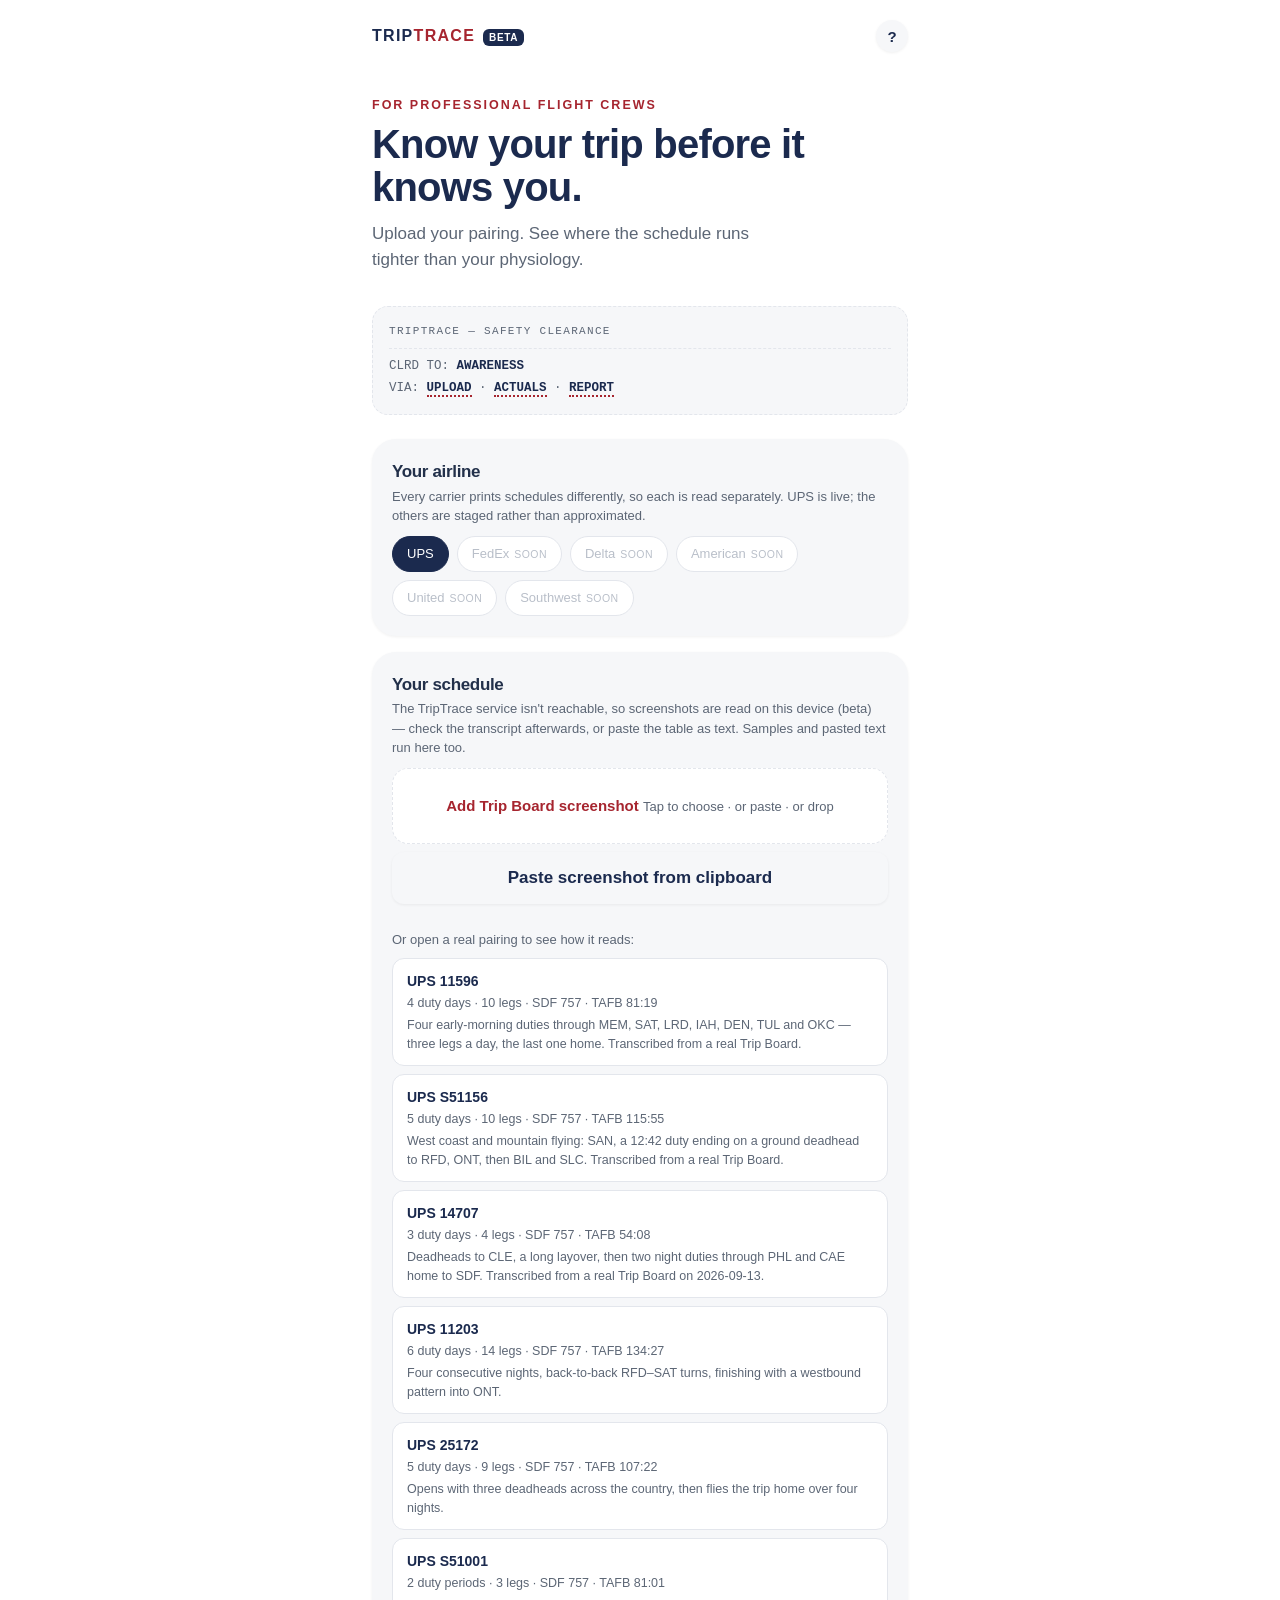
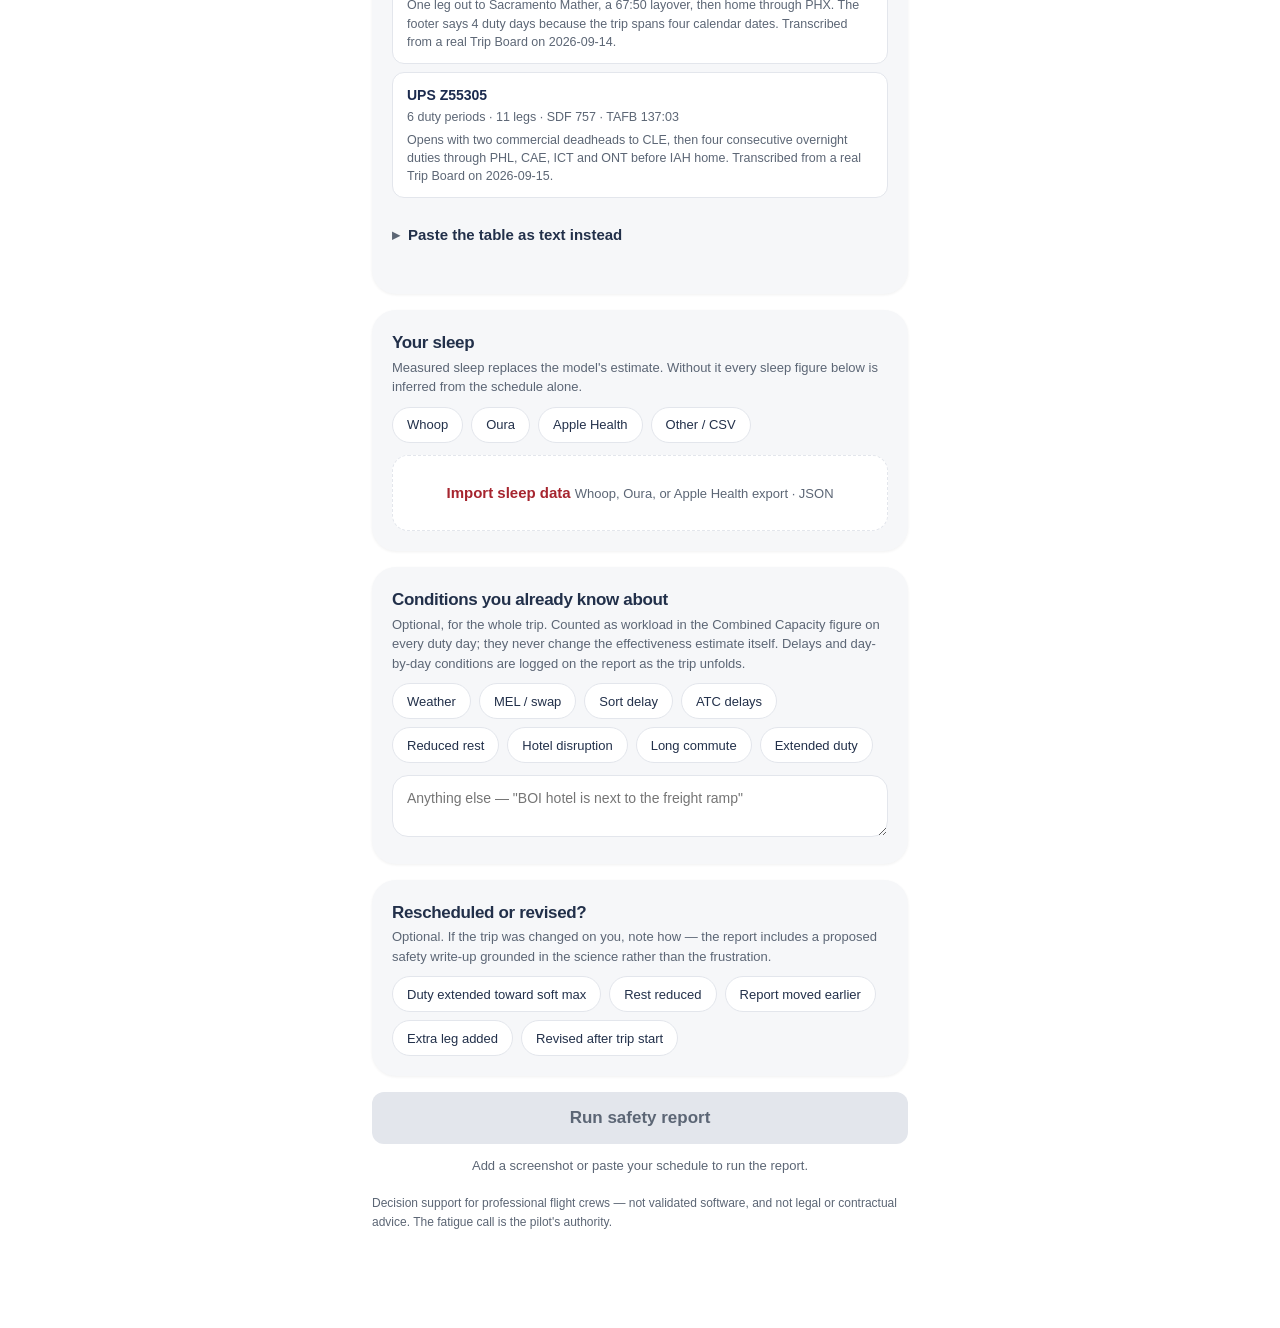
==== commit 6040af2c: "Publish TripTrace web app v25 (28 files)" ====
--- a/classic.html
+++ b/classic.html
@@ -12,7 +12,7 @@
 <meta name="apple-mobile-web-app-capable" content="yes">
 <meta name="apple-mobile-web-app-status-bar-style" content="default">
 <meta name="apple-mobile-web-app-title" content="TripTrace">
-<link rel="stylesheet" href="styles.css?v=23">
+<link rel="stylesheet" href="styles.css?v=25">
 </head>
 <body>
 
@@ -308,6 +308,6 @@
   </div>
 </div>
 
-<script src="app.js?v=23"></script>
+<script src="app.js?v=25"></script>
 </body>
 </html>
